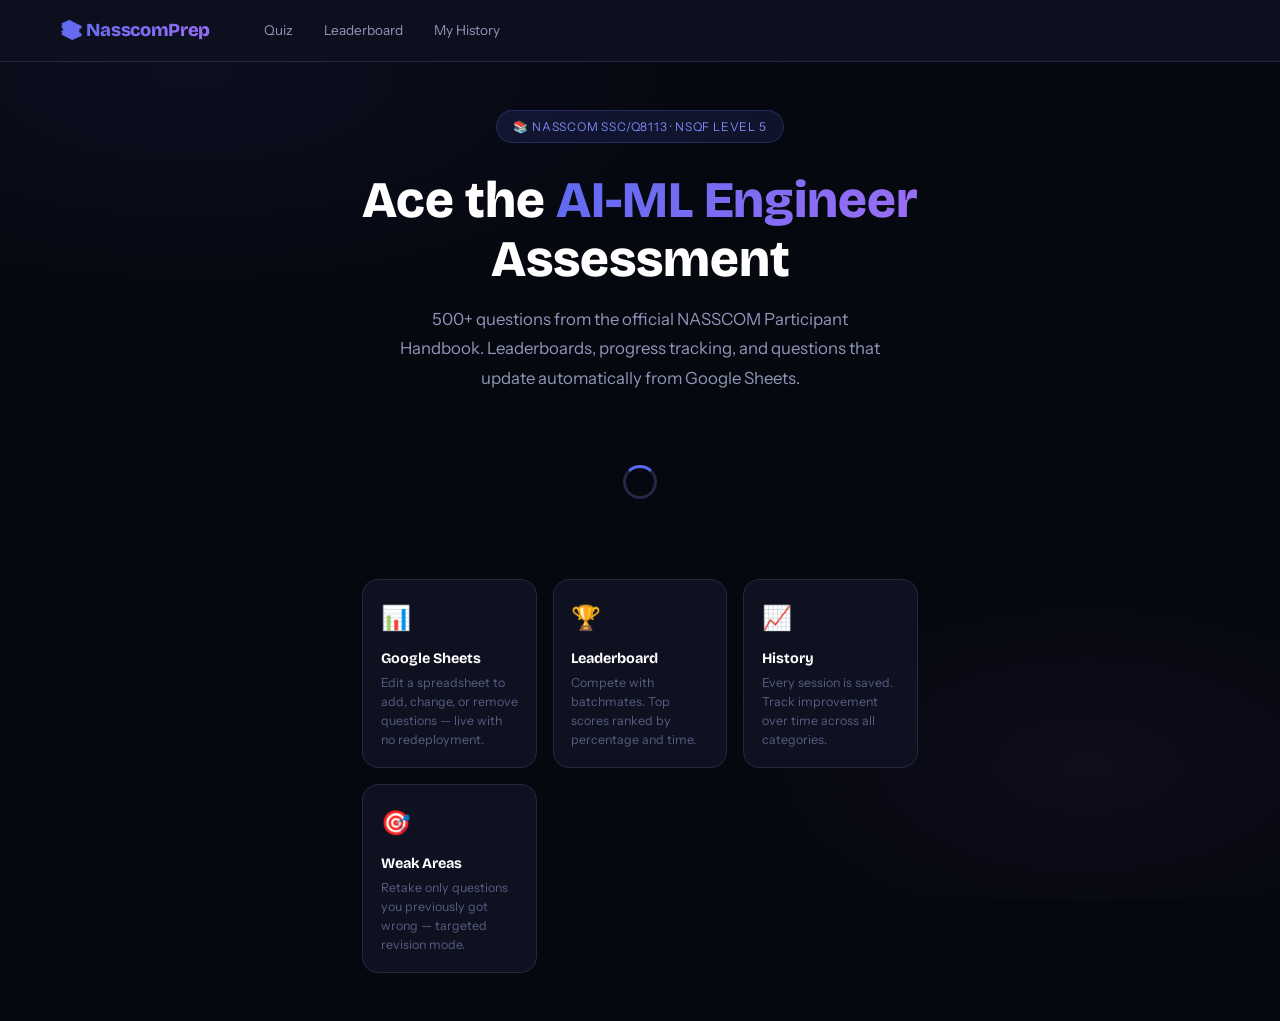
==== index.html @ 7f4471e0 "initial commit" ====
<!DOCTYPE html>
<html lang="en">

<head>
  <meta charset="UTF-8">
  <meta name="viewport" content="width=device-width, initial-scale=1.0">
  <title>NasscomPrep — AI-ML Engineer Quiz</title>
  <link
    href="https://fonts.googleapis.com/css2?family=Bricolage+Grotesque:wght@400;600;700;800&family=Instrument+Sans:wght@300;400;500&display=swap"
    rel="stylesheet">
  <link rel="stylesheet" href="css/base.css">
  <link rel="stylesheet" href="css/components.css">
  <style>
    /* ── index-specific ── */
    .hero {
      min-height: calc(100vh - var(--nav-h));
      display: flex;
      align-items: center;
      justify-content: center;
      padding: 3rem 1.25rem;
      text-align: center;
    }

    .hero-inner {
      max-width: 640px;
    }

    .hero-badge {
      display: inline-flex;
      align-items: center;
      gap: .5rem;
      background: rgba(91, 106, 240, .12);
      border: 1px solid rgba(91, 106, 240, .25);
      border-radius: var(--r-pill);
      padding: .35rem 1rem;
      font-size: .75rem;
      color: var(--indigo-lo);
      letter-spacing: .8px;
      text-transform: uppercase;
      margin-bottom: 1.75rem;
    }

    .hero h1 {
      margin-bottom: 1rem;
    }

    .hero h1 span {
      background: var(--grad);
      -webkit-background-clip: text;
      -webkit-text-fill-color: transparent;
    }

    .hero p {
      font-size: 1.05rem;
      max-width: 480px;
      margin: 0 auto 2.5rem;
      color: var(--text2);
      line-height: 1.75;
    }

    .auth-box {
      background: var(--surface);
      border: 1px solid var(--border-hi);
      border-radius: var(--r-xl);
      padding: 2rem;
      max-width: 380px;
      margin: 0 auto;
      box-shadow: var(--shadow-lg);
    }

    .auth-box h3 {
      margin-bottom: .35rem;
    }

    .auth-box p {
      font-size: .875rem;
      margin-bottom: 1.5rem;
    }

    .features {
      display: grid;
      grid-template-columns: repeat(auto-fit, minmax(160px, 1fr));
      gap: 1rem;
      margin-top: 3rem;
      text-align: left;
    }

    .feature-card {
      background: var(--surface);
      border: 1px solid var(--border);
      border-radius: var(--r-lg);
      padding: 1.1rem;
    }

    .feature-icon {
      font-size: 1.5rem;
      margin-bottom: .6rem;
    }

    .feature-title {
      font-family: 'Bricolage Grotesque', sans-serif;
      font-size: .9rem;
      font-weight: 700;
      color: var(--white);
      margin-bottom: .25rem;
    }

    .feature-desc {
      font-size: .78rem;
      color: var(--text3);
      line-height: 1.5;
    }

    .user-welcome {
      display: none;
      flex-direction: column;
      align-items: center;
      gap: .75rem;
      text-align: center;
    }

    .user-welcome img {
      width: 64px;
      height: 64px;
      border-radius: 50%;
      border: 3px solid var(--indigo);
    }

    .user-welcome h3 {
      margin: 0;
    }

    .user-welcome p {
      font-size: .88rem;
      color: var(--text2);
    }

    /* ── Loading gate ── */
    #auth-loading {
      padding: 2rem;
    }

    #auth-content {
      display: none;
    }
  </style>
</head>

<body>

  <!-- Navbar -->
  <nav class="navbar">
    <div class="nav-inner">
      <span class="nav-logo">📚 NasscomPrep</span>
      <div class="nav-links">
        <a href="quiz.html" class="nav-link">Quiz</a>
        <a href="leaderboard.html" class="nav-link">Leaderboard</a>
        <a href="history.html" class="nav-link">My History</a>
      </div>
      <div class="nav-right" id="nav-user" style="display:none">
        <span class="nav-user-name" id="nav-name"></span>
        <img class="nav-avatar" id="nav-avatar" src="" alt="">
        <button class="btn btn-ghost btn-sm" id="nav-logout">Sign out</button>
      </div>
    </div>
  </nav>

  <main class="hero">
    <div class="hero-inner">
      <div class="hero-badge fu">📚 NASSCOM SSC/Q8113 · NSQF Level 5</div>
      <h1 class="fu2">Ace the <span>AI-ML Engineer</span><br>Assessment</h1>
      <p class="fu3">500+ questions from the official NASSCOM Participant Handbook. Leaderboards, progress tracking, and
        questions that update automatically from Google Sheets.</p>

      <!-- Auth loading state -->
      <div id="auth-loading">
        <div class="spinner"></div>
      </div>

      <!-- Auth content (shown after Firebase loads) -->
      <div id="auth-content" class="fu4">

        <!-- Signed OUT: show login box -->
        <div id="sign-in-box" class="auth-box">
          <h3>Sign in to get started</h3>
          <p>Track your score history and compete on the global leaderboard.</p>
          <button class="btn-google" id="btn-google-signin">
            <svg viewBox="0 0 24 24" xmlns="http://www.w3.org/2000/svg">
              <path
                d="M22.56 12.25c0-.78-.07-1.53-.2-2.25H12v4.26h5.92c-.26 1.37-1.04 2.53-2.21 3.31v2.77h3.57c2.08-1.92 3.28-4.74 3.28-8.09z"
                fill="#4285F4" />
              <path
                d="M12 23c2.97 0 5.46-.98 7.28-2.66l-3.57-2.77c-.98.66-2.23 1.06-3.71 1.06-2.86 0-5.29-1.93-6.16-4.53H2.18v2.84C3.99 20.53 7.7 23 12 23z"
                fill="#34A853" />
              <path
                d="M5.84 14.09c-.22-.66-.35-1.36-.35-2.09s.13-1.43.35-2.09V7.07H2.18C1.43 8.55 1 10.22 1 12s.43 3.45 1.18 4.93l2.85-2.22.81-.62z"
                fill="#FBBC05" />
              <path
                d="M12 5.38c1.62 0 3.06.56 4.21 1.64l3.15-3.15C17.45 2.09 14.97 1 12 1 7.7 1 3.99 3.47 2.18 7.07l3.66 2.84c.87-2.6 3.3-4.53 6.16-4.53z"
                fill="#EA4335" />
            </svg>
            Continue with Google
          </button>
          <p style="margin-top:1rem; font-size:.78rem; color:var(--text3)">
            Or <a href="quiz.html" style="color:var(--indigo-lo)">take a guest quiz</a> (score won't be saved)
          </p>
        </div>

        <!-- Signed IN: show welcome + CTA -->
        <div id="welcome-box" class="user-welcome">
          <img id="welcome-avatar" src="" alt="">
          <h3 id="welcome-name">Welcome back!</h3>
          <p>Ready to practice? Pick a mode and start quizzing.</p>
          <div style="display:flex;gap:.75rem;flex-wrap:wrap;justify-content:center;margin-top:.5rem">
            <a href="quiz.html" class="btn btn-primary">Start Quiz →</a>
            <a href="leaderboard.html" class="btn btn-secondary">🏆 Leaderboard</a>
            <a href="history.html" class="btn btn-ghost">📋 My History</a>
          </div>
        </div>
      </div>

      <!-- Feature cards (always visible) -->
      <div class="features fu4">
        <div class="feature-card">
          <div class="feature-icon">📊</div>
          <div class="feature-title">Google Sheets</div>
          <div class="feature-desc">Edit a spreadsheet to add, change, or remove questions — live with no redeployment.
          </div>
        </div>
        <div class="feature-card">
          <div class="feature-icon">🏆</div>
          <div class="feature-title">Leaderboard</div>
          <div class="feature-desc">Compete with batchmates. Top scores ranked by percentage and time.</div>
        </div>
        <div class="feature-card">
          <div class="feature-icon">📈</div>
          <div class="feature-title">History</div>
          <div class="feature-desc">Every session is saved. Track improvement over time across all categories.</div>
        </div>
        <div class="feature-card">
          <div class="feature-icon">🎯</div>
          <div class="feature-title">Weak Areas</div>
          <div class="feature-desc">Retake only questions you previously got wrong — targeted revision mode.</div>
        </div>
      </div>
    </div>
  </main>

  <div id="toast"></div>

  <script type="module">
    import { onAuth, signInGoogle, logOut } from "./js/firebase.js";

    const authLoading = document.getElementById("auth-loading");
    const authContent = document.getElementById("auth-content");
    const signInBox = document.getElementById("sign-in-box");
    const welcomeBox = document.getElementById("welcome-box");
    const navUser = document.getElementById("nav-user");

    function showToast(msg) {
      const t = document.getElementById("toast");
      t.textContent = msg; t.classList.add("show");
      setTimeout(() => t.classList.remove("show"), 2600);
    }

    onAuth(user => {
      authLoading.style.display = "none";
      authContent.style.display = "block";
      if (user) {
        signInBox.style.display = "none";
        welcomeBox.style.display = "flex";
        document.getElementById("welcome-avatar").src = user.photoURL || "";
        document.getElementById("welcome-name").textContent = `Welcome back, ${user.displayName?.split(" ")[0]}!`;
        navUser.style.display = "flex";
        document.getElementById("nav-name").textContent = user.displayName?.split(" ")[0];
        document.getElementById("nav-avatar").src = user.photoURL || "";
      } else {
        signInBox.style.display = "block";
        welcomeBox.style.display = "none";
        navUser.style.display = "none";
      }
    });

    document.getElementById("btn-google-signin").addEventListener("click", async () => {
      try { await signInGoogle(); }
      catch (e) { showToast("Sign-in failed — please try again."); }
    });

    document.getElementById("nav-logout")?.addEventListener("click", async () => {
      await logOut();
      showToast("Signed out.");
    });
  </script>
</body>

</html>
---- css/base.css ----
/* ═══════════════════════════════════════════
   base.css — Variables · Reset · Typography
   NasscomPrep · AI-ML Engineer Quiz
═══════════════════════════════════════════ */

:root {
  --bg: #06080f;
  --surface: #0f1120;
  --surface2: #171a2e;
  --surface3: #1f2340;
  --border: #252840;
  --border-hi: #2e3355;

  --indigo: #5b6af0;
  --indigo-lo: #7b89f4;
  --violet: #9d6ef5;
  --cyan: #22d4c8;
  --green: #2ed573;
  --red: #ff5c6a;
  --gold: #f5c842;
  --amber: #fb923c;

  --text: #e2e4f0;
  --text2: #9096b8;
  --text3: #555e80;
  --white: #fff;

  --grad: linear-gradient(135deg, #5b6af0, #9d6ef5);
  --grad-green: linear-gradient(135deg, #22d4c8, #2ed573);
  --grad-gold: linear-gradient(135deg, #f5c842, #fb923c);

  --r-sm: 8px;
  --r-md: 12px;
  --r-lg: 16px;
  --r-xl: 24px;
  --r-pill: 999px;

  --shadow-sm: 0 1px 4px rgba(0, 0, 0, .45);
  --shadow-md: 0 4px 20px rgba(0, 0, 0, .55);
  --shadow-lg: 0 8px 40px rgba(0, 0, 0, .65);
  --glow: 0 0 28px rgba(91, 106, 240, .28);

  --nav-h: 62px;
  --ease: cubic-bezier(.4, 0, .2, 1);
}

*,
*::before,
*::after {
  box-sizing: border-box;
  margin: 0;
  padding: 0;
}

html {
  scroll-behavior: smooth;
  -webkit-font-smoothing: antialiased;
}

body {
  background: var(--bg);
  color: var(--text);
  font-family: 'Instrument Sans', sans-serif;
  font-size: 15px;
  line-height: 1.65;
  min-height: 100vh;
  overflow-x: hidden;
}

body::before {
  content: '';
  position: fixed;
  inset: 0;
  pointer-events: none;
  z-index: 0;
  background:
    radial-gradient(ellipse 80% 50% at 15% 8%, rgba(91, 106, 240, .07) 0%, transparent 60%),
    radial-gradient(ellipse 55% 40% at 85% 85%, rgba(157, 110, 245, .06) 0%, transparent 55%);
}

h1,
h2,
h3,
h4 {
  font-family: 'Bricolage Grotesque', sans-serif;
  font-weight: 700;
  line-height: 1.15;
  color: var(--white);
}

h1 {
  font-size: clamp(2rem, 5vw, 3.2rem);
  font-weight: 800;
}

h2 {
  font-size: clamp(1.35rem, 3vw, 2rem);
}

h3 {
  font-size: clamp(1.05rem, 2vw, 1.35rem);
}

a {
  color: var(--indigo-lo);
  text-decoration: none;
  transition: color .2s;
}

a:hover {
  color: var(--violet);
}

p {
  color: var(--text2);
}

::-webkit-scrollbar {
  width: 6px;
  height: 6px;
}

::-webkit-scrollbar-track {
  background: var(--surface);
}

::-webkit-scrollbar-thumb {
  background: var(--border-hi);
  border-radius: 3px;
}

::-webkit-scrollbar-thumb:hover {
  background: var(--indigo);
}

::selection {
  background: rgba(91, 106, 240, .35);
  color: var(--white);
}

.wrap {
  position: relative;
  z-index: 1;
  max-width: 1200px;
  margin: 0 auto;
  padding: 0 1.25rem;
}

/* ── Spinner ── */
.spinner {
  width: 34px;
  height: 34px;
  border: 3px solid var(--border);
  border-top-color: var(--indigo);
  border-radius: 50%;
  animation: spin .7s linear infinite;
  margin: 0 auto;
}

@keyframes spin {
  to {
    transform: rotate(360deg);
  }
}

.loading-state {
  display: flex;
  flex-direction: column;
  align-items: center;
  gap: 1rem;
  padding: 4rem;
  color: var(--text2);
  font-size: .88rem;
}

/* ── Toast ── */
#toast {
  position: fixed;
  bottom: 2rem;
  left: 50%;
  transform: translateX(-50%) translateY(10px);
  background: var(--surface3);
  border: 1px solid var(--border-hi);
  border-radius: var(--r-pill);
  padding: .45rem 1.4rem;
  font-size: .82rem;
  color: var(--text);
  z-index: 9999;
  opacity: 0;
  transition: opacity .3s, transform .3s;
  pointer-events: none;
}

#toast.show {
  opacity: 1;
  transform: translateX(-50%) translateY(0);
}

/* ── Animations ── */
@keyframes fadeUp {
  from {
    opacity: 0;
    transform: translateY(14px)
  }

  to {
    opacity: 1;
    transform: none
  }
}

.fu {
  animation: fadeUp .42s var(--ease) both;
}

.fu2 {
  animation: fadeUp .42s .09s var(--ease) both;
}

.fu3 {
  animation: fadeUp .42s .18s var(--ease) both;
}

.fu4 {
  animation: fadeUp .42s .27s var(--ease) both;
}

/* ── Modal ── */
.overlay {
  position: fixed;
  inset: 0;
  background: rgba(6, 8, 15, .88);
  backdrop-filter: blur(8px);
  z-index: 600;
  display: flex;
  align-items: center;
  justify-content: center;
  padding: 1rem;
  opacity: 0;
  pointer-events: none;
  transition: opacity .25s;
}

.overlay.open {
  opacity: 1;
  pointer-events: all;
}

.modal {
  background: var(--surface);
  border: 1px solid var(--border-hi);
  border-radius: var(--r-xl);
  padding: 2rem;
  width: 100%;
  max-width: 480px;
  box-shadow: var(--shadow-lg);
  transform: scale(.95);
  transition: transform .25s var(--ease);
}

.overlay.open .modal {
  transform: scale(1);
}

.modal-title {
  font-family: 'Bricolage Grotesque', sans-serif;
  font-size: 1.2rem;
  font-weight: 700;
  color: var(--white);
  margin-bottom: 1.25rem;
}

.modal-close {
  position: absolute;
  top: 1.25rem;
  right: 1.25rem;
  background: none;
  border: none;
  color: var(--text2);
  cursor: pointer;
  font-size: 1.1rem;
  line-height: 1;
}
---- css/components.css ----
/* ═══════════════════════════════════════════
   components.css — Buttons · Cards · Nav · Badges
   NasscomPrep · AI-ML Engineer Quiz
═══════════════════════════════════════════ */

/* ── Navbar ── */
.navbar {
  height: var(--nav-h);
  background: rgba(15, 17, 32, .92);
  backdrop-filter: blur(16px);
  border-bottom: 1px solid var(--border);
  position: sticky;
  top: 0;
  z-index: 200;
  display: flex;
  align-items: center;
}

.nav-inner {
  width: 100%;
  max-width: 1200px;
  margin: 0 auto;
  padding: 0 1.25rem;
  display: flex;
  align-items: center;
  gap: 1rem;
}

.nav-logo {
  font-family: 'Bricolage Grotesque', sans-serif;
  font-size: 1.15rem;
  font-weight: 800;
  background: var(--grad);
  -webkit-background-clip: text;
  -webkit-text-fill-color: transparent;
  letter-spacing: -.3px;
  white-space: nowrap;
}

.nav-links {
  display: flex;
  gap: .25rem;
  margin-left: 1.5rem;
}

.nav-link {
  color: var(--text2);
  font-size: .85rem;
  padding: .35rem .85rem;
  border-radius: var(--r-sm);
  transition: color .2s, background .2s;
}

.nav-link:hover,
.nav-link.active {
  color: var(--white);
  background: var(--surface2);
}

.nav-right {
  margin-left: auto;
  display: flex;
  align-items: center;
  gap: .75rem;
}

.nav-avatar {
  width: 34px;
  height: 34px;
  border-radius: 50%;
  object-fit: cover;
  border: 2px solid var(--border-hi);
  cursor: pointer;
  transition: border-color .2s;
}

.nav-avatar:hover {
  border-color: var(--indigo);
}

.nav-user-name {
  font-size: .82rem;
  color: var(--text2);
  max-width: 120px;
  overflow: hidden;
  text-overflow: ellipsis;
  white-space: nowrap;
}

/* ── Buttons ── */
.btn {
  display: inline-flex;
  align-items: center;
  justify-content: center;
  gap: .45rem;
  border: none;
  border-radius: var(--r-md);
  cursor: pointer;
  font-family: 'Instrument Sans', sans-serif;
  font-weight: 500;
  transition: all .2s var(--ease);
  white-space: nowrap;
  text-decoration: none;
}

.btn:disabled {
  opacity: .45;
  cursor: not-allowed;
}

.btn-primary {
  background: var(--grad);
  color: var(--white);
  padding: .7rem 1.75rem;
  font-size: .9rem;
  box-shadow: var(--glow);
}

.btn-primary:hover:not(:disabled) {
  opacity: .88;
  transform: translateY(-1px);
  box-shadow: 0 0 36px rgba(91, 106, 240, .4);
}

.btn-secondary {
  background: var(--surface2);
  color: var(--text);
  border: 1px solid var(--border-hi);
  padding: .65rem 1.5rem;
  font-size: .88rem;
}

.btn-secondary:hover:not(:disabled) {
  background: var(--surface3);
  border-color: var(--indigo);
  color: var(--white);
}

.btn-ghost {
  background: transparent;
  color: var(--text2);
  border: 1px solid var(--border);
  padding: .55rem 1.2rem;
  font-size: .84rem;
}

.btn-ghost:hover:not(:disabled) {
  border-color: var(--border-hi);
  color: var(--text);
}

.btn-danger {
  background: rgba(255, 92, 106, .12);
  color: var(--red);
  border: 1px solid rgba(255, 92, 106, .25);
  padding: .6rem 1.3rem;
  font-size: .85rem;
}

.btn-danger:hover:not(:disabled) {
  background: rgba(255, 92, 106, .2);
}

.btn-sm {
  padding: .42rem 1rem;
  font-size: .8rem;
  border-radius: var(--r-sm);
}

.btn-lg {
  padding: .85rem 2.2rem;
  font-size: 1rem;
  border-radius: var(--r-lg);
}

.btn-icon {
  width: 36px;
  height: 36px;
  padding: 0;
  border-radius: var(--r-sm);
}

.btn-pill {
  border-radius: var(--r-pill);
}

/* ── Google Sign-in Button ── */
.btn-google {
  background: var(--white);
  color: #1f2937;
  border: 1px solid #e5e7eb;
  padding: .75rem 1.75rem;
  font-size: .9rem;
  font-weight: 500;
  display: inline-flex;
  align-items: center;
  gap: .65rem;
  border-radius: var(--r-md);
  cursor: pointer;
  transition: box-shadow .2s, transform .2s;
  font-family: 'Instrument Sans', sans-serif;
}

.btn-google:hover {
  box-shadow: 0 4px 16px rgba(0, 0, 0, .25);
  transform: translateY(-1px);
}

.btn-google svg {
  width: 20px;
  height: 20px;
  flex-shrink: 0;
}

/* ── Cards ── */
.card {
  background: var(--surface);
  border: 1px solid var(--border);
  border-radius: var(--r-lg);
  padding: 1.25rem;
  transition: border-color .2s, box-shadow .2s;
}

.card:hover {
  border-color: var(--border-hi);
}

.card-elevated {
  box-shadow: var(--shadow-md);
}

.card-glow:hover {
  box-shadow: var(--glow);
  border-color: var(--indigo);
}

/* ── Stat tiles ── */
.stat-row {
  display: grid;
  grid-template-columns: repeat(auto-fit, minmax(120px, 1fr));
  gap: .75rem;
}

.stat-tile {
  background: var(--surface2);
  border: 1px solid var(--border);
  border-radius: var(--r-md);
  padding: .9rem 1rem;
  text-align: center;
}

.stat-tile-val {
  font-family: 'Bricolage Grotesque', sans-serif;
  font-size: 1.6rem;
  font-weight: 800;
  line-height: 1;
  margin-bottom: .2rem;
}

.stat-tile-label {
  font-size: .72rem;
  color: var(--text3);
  text-transform: uppercase;
  letter-spacing: .6px;
}

/* ── Progress bar ── */
.prog-track {
  height: 4px;
  background: var(--border);
  border-radius: 2px;
  overflow: hidden;
}

.prog-fill {
  height: 100%;
  background: var(--grad);
  border-radius: 2px;
  transition: width .4s var(--ease);
}

/* ── Badges ── */
.badge {
  display: inline-flex;
  align-items: center;
  gap: .3rem;
  font-size: .7rem;
  font-weight: 500;
  text-transform: uppercase;
  letter-spacing: .5px;
  padding: .25rem .65rem;
  border-radius: var(--r-pill);
}

.badge-indigo {
  background: rgba(91, 106, 240, .15);
  color: var(--indigo-lo);
  border: 1px solid rgba(91, 106, 240, .25);
}

.badge-green {
  background: rgba(46, 213, 115, .12);
  color: var(--green);
  border: 1px solid rgba(46, 213, 115, .2);
}

.badge-red {
  background: rgba(255, 92, 106, .12);
  color: var(--red);
  border: 1px solid rgba(255, 92, 106, .2);
}

.badge-gold {
  background: rgba(245, 200, 66, .12);
  color: var(--gold);
  border: 1px solid rgba(245, 200, 66, .2);
}

.badge-violet {
  background: rgba(157, 110, 245, .12);
  color: var(--violet);
  border: 1px solid rgba(157, 110, 245, .2);
}

/* ── Score pill (live) ── */
.score-pill {
  background: var(--grad);
  border-radius: var(--r-pill);
  padding: .3rem 1rem;
  font-family: 'Bricolage Grotesque', sans-serif;
  font-size: .9rem;
  font-weight: 700;
  color: var(--white);
}

/* ── Divider ── */
.divider {
  height: 1px;
  background: var(--border);
  margin: 1.25rem 0;
}

/* ── Section header ── */
.section-head {
  display: flex;
  align-items: center;
  gap: .75rem;
  margin-bottom: 1.25rem;
}

.section-head h2 {
  flex: 1;
}

/* ── Empty state ── */
.empty-state {
  text-align: center;
  padding: 4rem 2rem;
  color: var(--text2);
}

.empty-state .icon {
  font-size: 2.8rem;
  margin-bottom: .75rem;
  opacity: .6;
}

.empty-state p {
  font-size: .9rem;
}

/* ── Avatar ring (leaderboard) ── */
.lb-avatar {
  width: 38px;
  height: 38px;
  border-radius: 50%;
  object-fit: cover;
  border: 2px solid var(--border-hi);
  flex-shrink: 0;
}

.lb-rank {
  font-family: 'Bricolage Grotesque', sans-serif;
  font-size: .85rem;
  font-weight: 800;
  width: 28px;
  text-align: center;
  flex-shrink: 0;
}

.lb-rank.gold {
  color: var(--gold);
}

.lb-rank.silver {
  color: #b0b8c8;
}

.lb-rank.bronze {
  color: var(--amber);
}

/* ── Category filter pills ── */
.cat-pills {
  display: flex;
  gap: .5rem;
  flex-wrap: wrap;
  margin-bottom: 1.25rem;
}

.cat-pill {
  background: var(--surface2);
  border: 1px solid var(--border);
  color: var(--text2);
  border-radius: var(--r-pill);
  padding: .35rem 1rem;
  font-size: .8rem;
  cursor: pointer;
  transition: all .18s;
  white-space: nowrap;
}

.cat-pill:hover {
  border-color: var(--border-hi);
  color: var(--text);
}

.cat-pill.active {
  background: rgba(91, 106, 240, .18);
  border-color: var(--indigo);
  color: var(--indigo-lo);
}

/* ── Sidebar ── */
.sidebar {
  background: var(--surface);
  border-right: 1px solid var(--border);
  width: 240px;
  flex-shrink: 0;
  overflow-y: auto;
  padding: 1.25rem 1rem;
}

.sidebar-title {
  font-size: .68rem;
  font-weight: 700;
  text-transform: uppercase;
  letter-spacing: .8px;
  color: var(--text3);
  margin-bottom: .6rem;
}

.sidebar-btn {
  width: 100%;
  text-align: left;
  background: transparent;
  border: none;
  color: var(--text2);
  font-family: 'Instrument Sans', sans-serif;
  font-size: .84rem;
  padding: .45rem .75rem;
  border-radius: var(--r-sm);
  cursor: pointer;
  display: flex;
  justify-content: space-between;
  align-items: center;
  transition: all .18s;
  margin-bottom: 2px;
}

.sidebar-btn:hover,
.sidebar-btn.active {
  background: var(--surface2);
  color: var(--text);
}

.sidebar-btn.active {
  color: var(--indigo-lo);
  font-weight: 500;
}

.sidebar-count {
  font-size: .72rem;
  background: var(--surface3);
  border-radius: var(--r-pill);
  padding: 1px 8px;
  color: var(--text3);
}

/* ── Answer option ── */
.opt {
  display: flex;
  align-items: flex-start;
  gap: .75rem;
  padding: .8rem 1rem;
  border-radius: var(--r-md);
  border: 1px solid var(--border);
  cursor: pointer;
  font-size: .88rem;
  line-height: 1.55;
  background: var(--surface2);
  transition: all .15s var(--ease);
}

.opt:hover:not(.locked) {
  border-color: var(--indigo);
  background: rgba(91, 106, 240, .08);
}

.opt.correct {
  background: rgba(46, 213, 115, .1);
  border-color: var(--green);
  color: #a7f3cf;
}

.opt.wrong {
  background: rgba(255, 92, 106, .1);
  border-color: var(--red);
  color: #fca5a5;
}

.opt.reveal {
  background: rgba(46, 213, 115, .1);
  border-color: var(--green);
  color: #a7f3cf;
}

.opt.locked {
  cursor: default;
}

.opt-letter {
  font-weight: 700;
  font-size: .78rem;
  color: var(--text3);
  min-width: 20px;
  padding-top: 2px;
}

.opt.correct .opt-letter,
.opt.reveal .opt-letter {
  color: var(--green);
}

.opt.wrong .opt-letter {
  color: var(--red);
}

/* ── Explanation box ── */
.explanation {
  margin-top: .75rem;
  padding: .85rem 1rem;
  border-radius: var(--r-md);
  background: rgba(91, 106, 240, .08);
  border-left: 3px solid var(--indigo);
  font-size: .82rem;
  color: var(--text2);
  line-height: 1.7;
  display: none;
}

.explanation.show {
  display: block;
}

.explanation strong {
  color: var(--indigo-lo);
}

/* ── Question card ── */
.q-card {
  background: var(--surface);
  border: 1px solid var(--border);
  border-radius: var(--r-lg);
  padding: 1.25rem;
  margin-bottom: .875rem;
  transition: border-color .2s;
}

.q-card.correct-ans {
  border-color: rgba(46, 213, 115, .4);
}

.q-card.wrong-ans {
  border-color: rgba(255, 92, 106, .35);
}

.q-top {
  display: flex;
  align-items: center;
  gap: .6rem;
  margin-bottom: .875rem;
  flex-wrap: wrap;
}

.q-num {
  font-size: .72rem;
  font-weight: 700;
  color: var(--text3);
  background: var(--surface2);
  border-radius: var(--r-sm);
  padding: 2px 9px;
}

.q-text {
  font-size: .94rem;
  line-height: 1.7;
  color: var(--text);
}

.q-opts {
  display: flex;
  flex-direction: column;
  gap: .45rem;
  margin-top: .875rem;
}

/* ── Responsive ── */
@media (max-width: 768px) {
  .sidebar {
    display: none;
  }

  .nav-links {
    display: none;
  }

  .nav-user-name {
    display: none;
  }
}
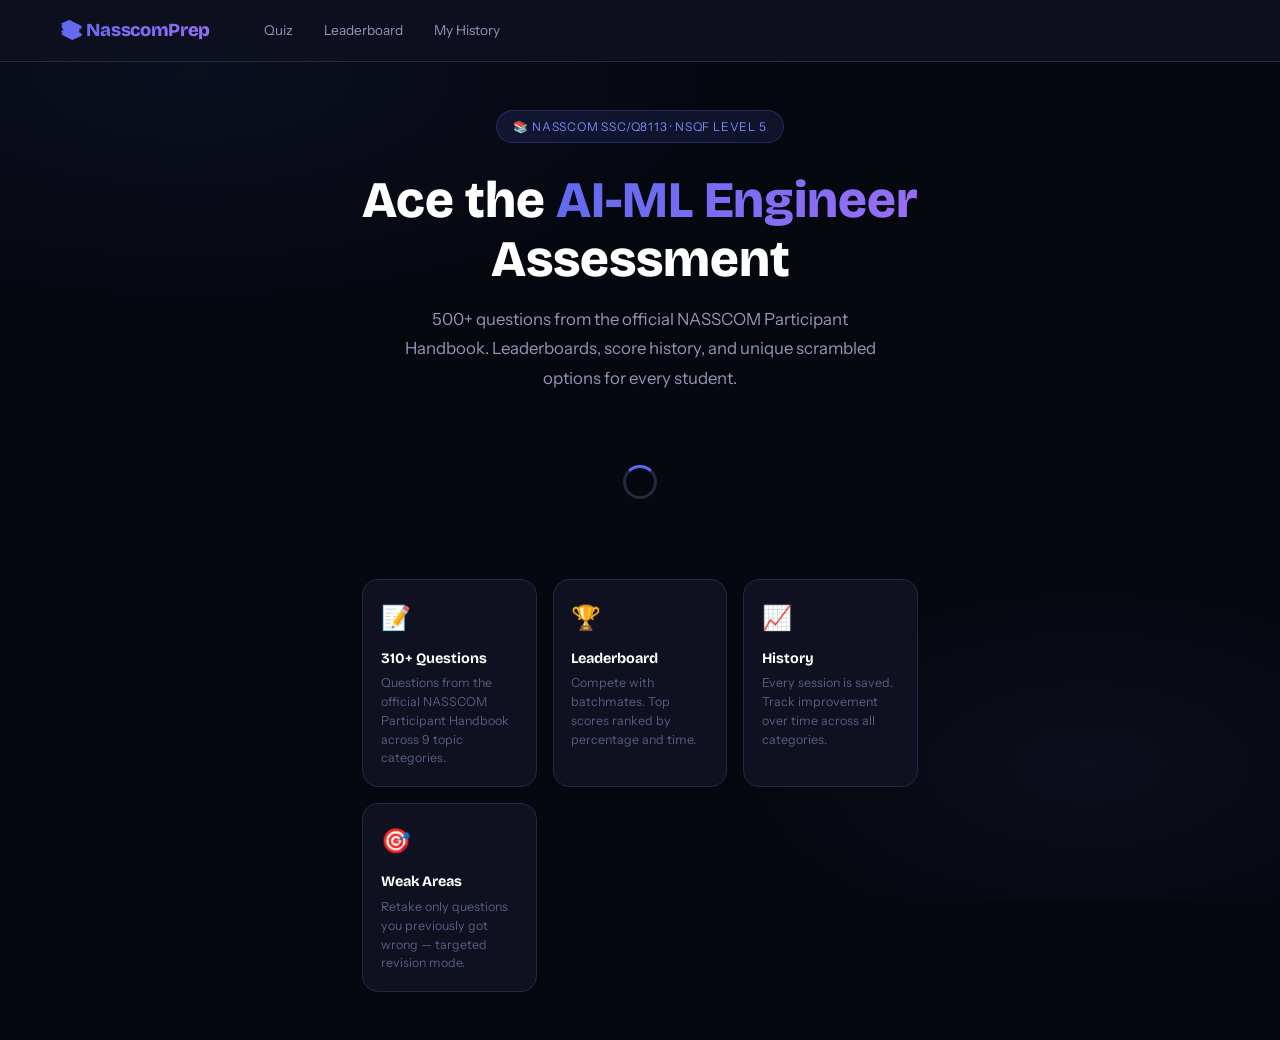
==== commit 2d5eb760: "Remove Google Sheets card, update feature descriptions" ====
--- a/index.html
+++ b/index.html
@@ -169,8 +169,8 @@
     <div class="hero-inner">
       <div class="hero-badge fu">📚 NASSCOM SSC/Q8113 · NSQF Level 5</div>
       <h1 class="fu2">Ace the <span>AI-ML Engineer</span><br>Assessment</h1>
-      <p class="fu3">500+ questions from the official NASSCOM Participant Handbook. Leaderboards, progress tracking, and
-        questions that update automatically from Google Sheets.</p>
+      <p class="fu3">500+ questions from the official NASSCOM Participant Handbook. Leaderboards, score history, and
+        unique scrambled options for every student.</p>
 
       <!-- Auth loading state -->
       <div id="auth-loading">
@@ -222,9 +222,9 @@
       <!-- Feature cards (always visible) -->
       <div class="features fu4">
         <div class="feature-card">
-          <div class="feature-icon">📊</div>
-          <div class="feature-title">Google Sheets</div>
-          <div class="feature-desc">Edit a spreadsheet to add, change, or remove questions — live with no redeployment.
+          <div class="feature-icon">📝</div>
+          <div class="feature-title">310+ Questions</div>
+          <div class="feature-desc">Questions from the official NASSCOM Participant Handbook across 9 topic categories.
           </div>
         </div>
         <div class="feature-card">
